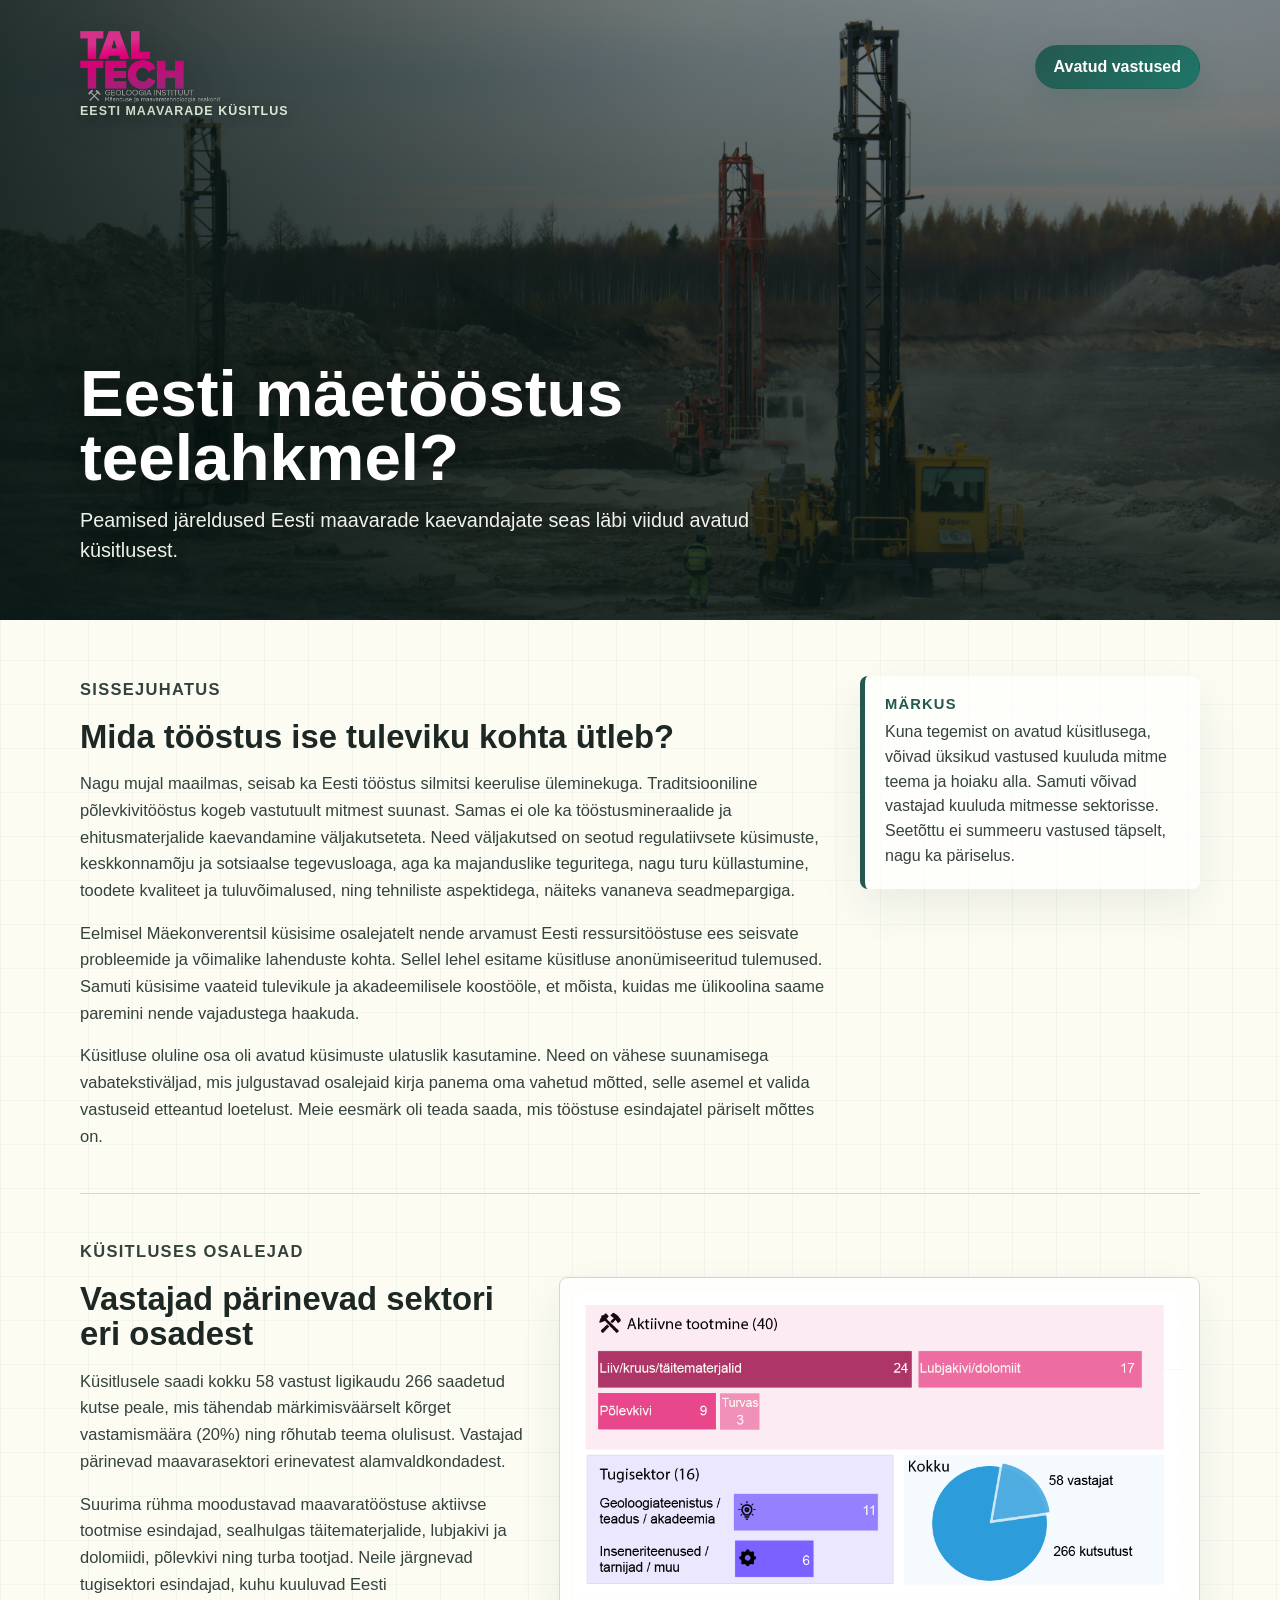
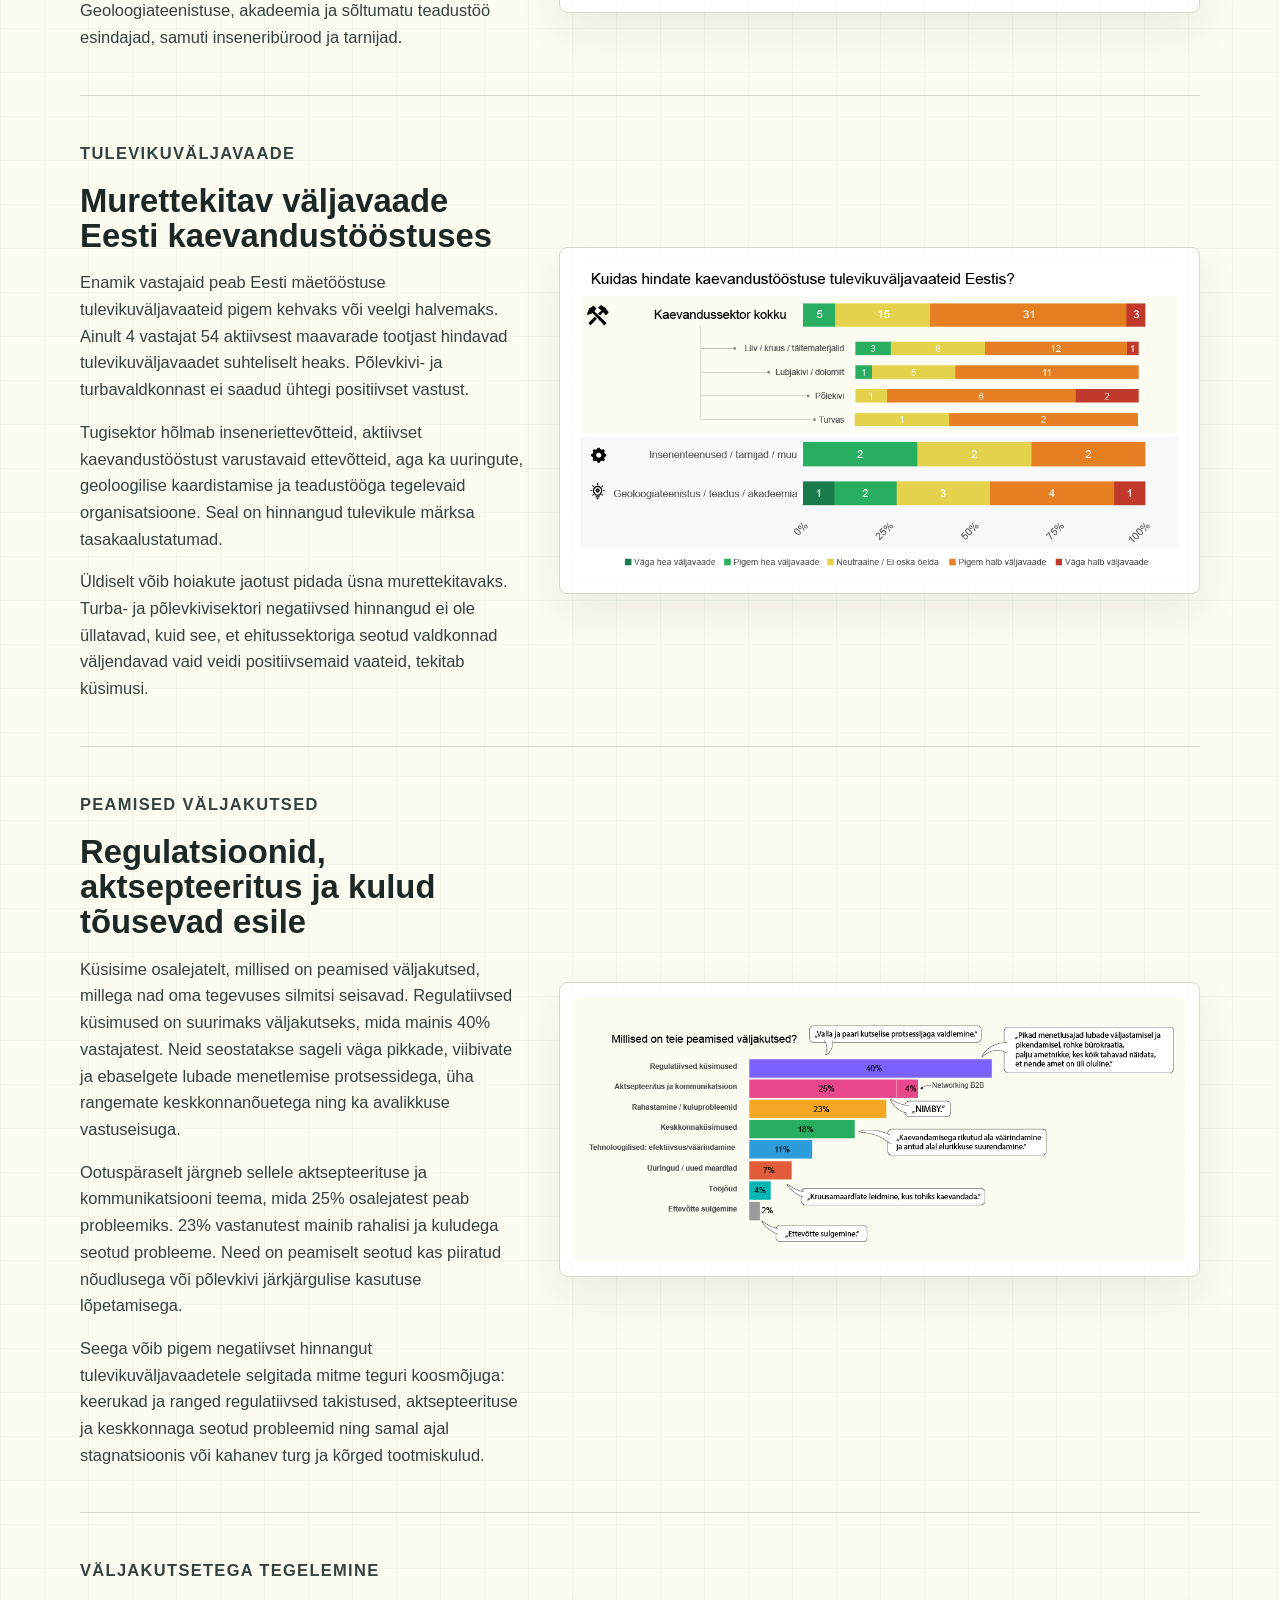
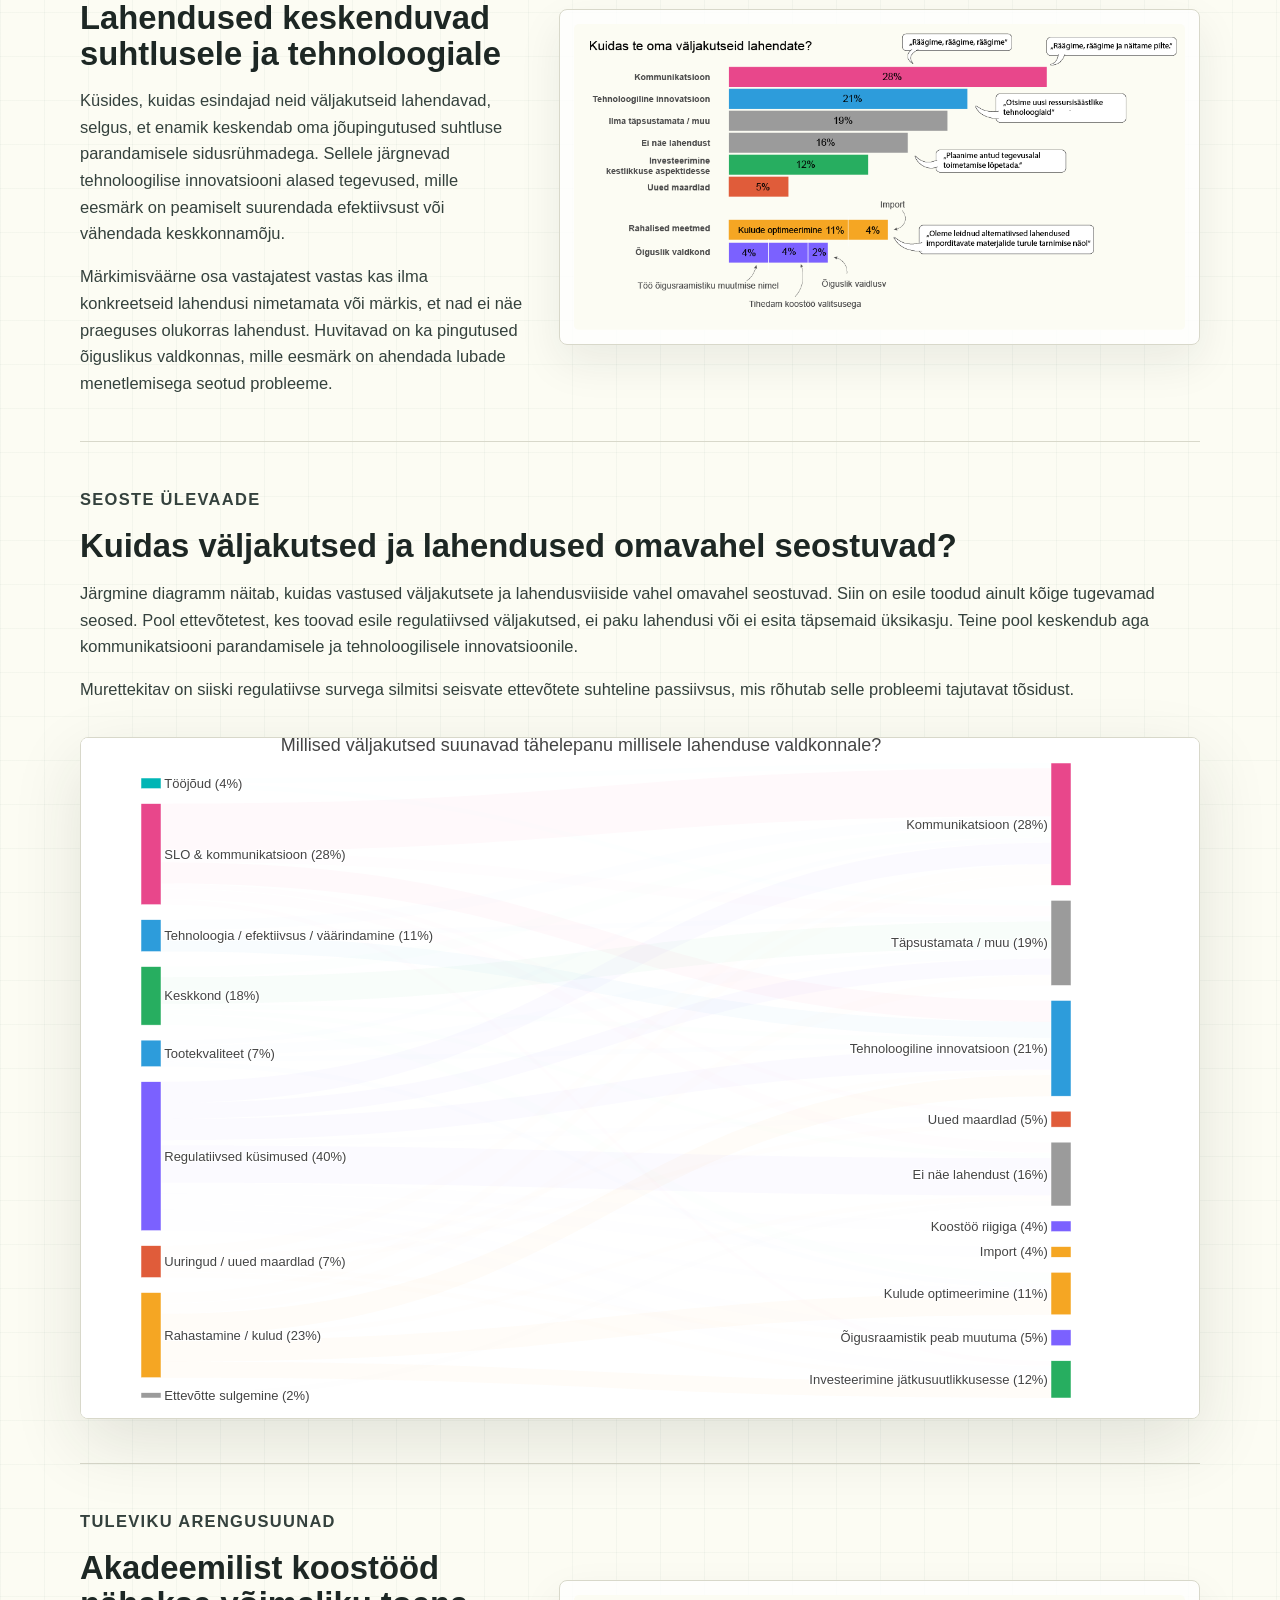
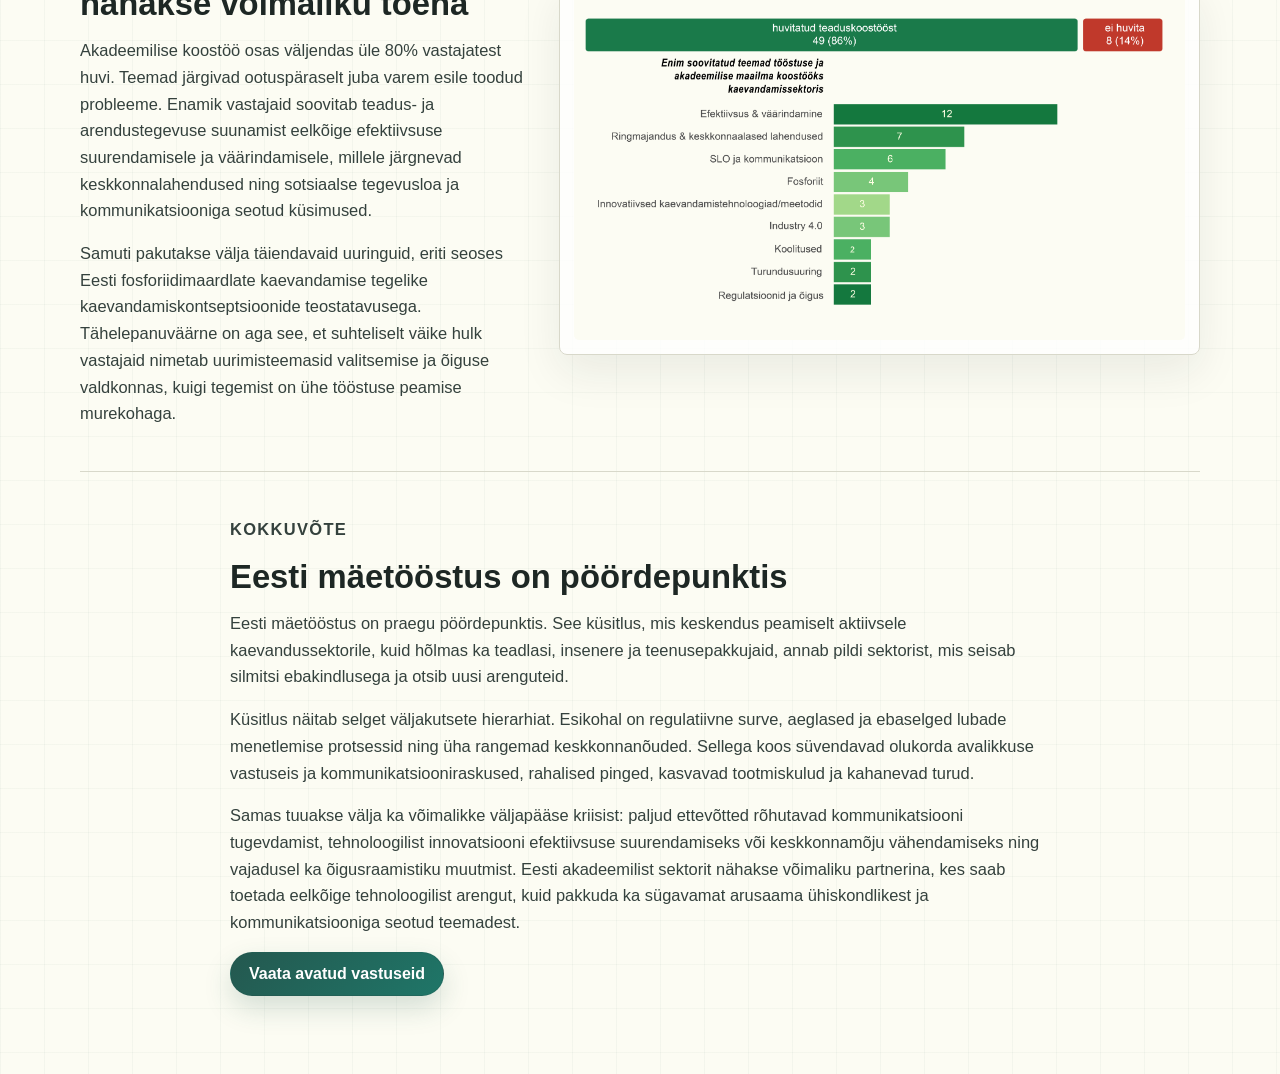
==== index.html @ 0f1fbb7d "Add files via upload initial commit" ====
<!doctype html>
<html lang="et">
  <head>
    <meta charset="utf-8">
    <meta name="viewport" content="width=device-width, initial-scale=1">
    <title>Eesti mäetööstus teelahkmel?</title>
    <link rel="stylesheet" href="styles.css">
  </head>
  <body>
    <main class="survey-page">
      <section class="survey-hero" aria-labelledby="page-title">
        <img class="survey-hero__image" src="detailed survey/title.JPG" alt="">
        <div class="survey-hero__content">
          <nav class="site-nav site-nav--hero" aria-label="Lehe navigeerimine">
            <a class="brand-mark" href="index.html" aria-label="TalTech Mäenduse osakond">
              <img src="Logo_TalTech_MO.png" alt="TalTech Mäenduse osakond">
            </a>
            <a class="nav-button nav-button--hero" href="supplements.html">Avatud vastused</a>
          </nav>
          <p class="eyebrow">Eesti maavarade küsitlus</p>
          <h1 id="page-title">Eesti mäetööstus teelahkmel?</h1>
          <p class="hero-lede">
            Peamised järeldused Eesti maavarade kaevandajate seas läbi viidud avatud küsitlusest.
          </p>
        </div>
      </section>

      <div class="survey-content">
        <section class="survey-section survey-section--lead">
          <div class="section-copy">
            <p class="section-kicker">Sissejuhatus</p>
            <h2>Mida tööstus ise tuleviku kohta ütleb?</h2>
            <p>Nagu mujal maailmas, seisab ka Eesti tööstus silmitsi keerulise üleminekuga. Traditsiooniline põlevkivitööstus kogeb vastutuult mitmest suunast. Samas ei ole ka tööstusmineraalide ja ehitusmaterjalide kaevandamine väljakutseteta. Need väljakutsed on seotud regulatiivsete küsimuste, keskkonnamõju ja sotsiaalse tegevusloaga, aga ka majanduslike teguritega, nagu turu küllastumine, toodete kvaliteet ja tuluvõimalused, ning tehniliste aspektidega, näiteks vananeva seadmepargiga.</p>
            <p>Eelmisel Mäekonverentsil küsisime osalejatelt nende arvamust Eesti ressursitööstuse ees seisvate probleemide ja võimalike lahenduste kohta. Sellel lehel esitame küsitluse anonümiseeritud tulemused. Samuti küsisime vaateid tulevikule ja akadeemilisele koostööle, et mõista, kuidas me ülikoolina saame paremini nende vajadustega haakuda.</p>
            <p>Küsitluse oluline osa oli avatud küsimuste ulatuslik kasutamine. Need on vähese suunamisega vabatekstiväljad, mis julgustavad osalejaid kirja panema oma vahetud mõtted, selle asemel et valida vastuseid etteantud loetelust. Meie eesmärk oli teada saada, mis tööstuse esindajatel päriselt mõttes on.</p>
          </div>
          <aside class="note-box">
            <strong>Märkus</strong>
            <p>Kuna tegemist on avatud küsitlusega, võivad üksikud vastused kuuluda mitme teema ja hoiaku alla. Samuti võivad vastajad kuuluda mitmesse sektorisse. Seetõttu ei summeeru vastused täpselt, nagu ka päriselus.</p>
          </aside>
        </section>

        <section class="survey-section">
          <div class="section-copy">
            <p class="section-kicker">Küsitluses osalejad</p>
            <h2>Vastajad pärinevad sektori eri osadest</h2>
            <p>Küsitlusele saadi kokku 58 vastust ligikaudu 266 saadetud kutse peale, mis tähendab märkimisväärselt kõrget vastamismäära (20%) ning rõhutab teema olulisust. Vastajad pärinevad maavarasektori erinevatest alamvaldkondadest.</p>
            <p>Suurima rühma moodustavad maavaratööstuse aktiivse tootmise esindajad, sealhulgas täitematerjalide, lubjakivi ja dolomiidi, põlevkivi ning turba tootjad. Neile järgnevad tugisektori esindajad, kuhu kuuluvad Eesti Geoloogiateenistuse, akadeemia ja sõltumatu teadustöö esindajad, samuti inseneribürood ja tarnijad.</p>
          </div>
          <figure class="survey-figure">
            <img src="detailed survey/image 1.png" alt="Küsitluses osalejate jaotus maavarasektori alamvaldkondade lõikes" loading="lazy" data-modal-image>
          </figure>
        </section>

        <section class="survey-section">
          <div class="section-copy">
            <p class="section-kicker">Tulevikuväljavaade</p>
            <h2>Murettekitav väljavaade Eesti kaevandustööstuses</h2>
            <p>Enamik vastajaid peab Eesti mäetööstuse tulevikuväljavaateid pigem kehvaks või veelgi halvemaks. Ainult 4 vastajat 54 aktiivsest maavarade tootjast hindavad tulevikuväljavaadet suhteliselt heaks. Põlevkivi- ja turbavaldkonnast ei saadud ühtegi positiivset vastust.</p>
            <p>Tugisektor hõlmab inseneriettevõtteid, aktiivset kaevandustööstust varustavaid ettevõtteid, aga ka uuringute, geoloogilise kaardistamise ja teadustööga tegelevaid organisatsioone. Seal on hinnangud tulevikule märksa tasakaalustatumad.</p>
            <p>Üldiselt võib hoiakute jaotust pidada üsna murettekitavaks. Turba- ja põlevkivisektori negatiivsed hinnangud ei ole üllatavad, kuid see, et ehitussektoriga seotud valdkonnad väljendavad vaid veidi positiivsemaid vaateid, tekitab küsimusi.</p>
          </div>
          <figure class="survey-figure">
            <img src="detailed survey/image 2.png" alt="Eesti mäetööstuse tulevikuväljavaadete hinnangud sektorite lõikes" loading="lazy" data-modal-image>
          </figure>
        </section>

        <section class="survey-section">
          <div class="section-copy">
            <p class="section-kicker">Peamised väljakutsed</p>
            <h2>Regulatsioonid, aktsepteeritus ja kulud tõusevad esile</h2>
            <p>Küsisime osalejatelt, millised on peamised väljakutsed, millega nad oma tegevuses silmitsi seisavad. Regulatiivsed küsimused on suurimaks väljakutseks, mida mainis 40% vastajatest. Neid seostatakse sageli väga pikkade, viibivate ja ebaselgete lubade menetlemise protsessidega, üha rangemate keskkonnanõuetega ning ka avalikkuse vastuseisuga.</p>
            <p>Ootuspäraselt järgneb sellele aktsepteerituse ja kommunikatsiooni teema, mida 25% osalejatest peab probleemiks. 23% vastanutest mainib rahalisi ja kuludega seotud probleeme. Need on peamiselt seotud kas piiratud nõudlusega või põlevkivi järkjärgulise kasutuse lõpetamisega.</p>
            <p>Seega võib pigem negatiivset hinnangut tulevikuväljavaadetele selgitada mitme teguri koosmõjuga: keerukad ja ranged regulatiivsed takistused, aktsepteerituse ja keskkonnaga seotud probleemid ning samal ajal stagnatsioonis või kahanev turg ja kõrged tootmiskulud.</p>
          </div>
          <figure class="survey-figure">
            <img src="detailed survey/image 3.png" alt="Eesti mäetööstuse peamiste väljakutsete jaotus avatud vastustes" loading="lazy" data-modal-image>
          </figure>
        </section>

        <section class="survey-section">
          <div class="section-copy">
            <p class="section-kicker">Väljakutsetega tegelemine</p>
            <h2>Lahendused keskenduvad suhtlusele ja tehnoloogiale</h2>
            <p>Küsides, kuidas esindajad neid väljakutseid lahendavad, selgus, et enamik keskendab oma jõupingutused suhtluse parandamisele sidusrühmadega. Sellele järgnevad tehnoloogilise innovatsiooni alased tegevused, mille eesmärk on peamiselt suurendada efektiivsust või vähendada keskkonnamõju.</p>
            <p>Märkimisväärne osa vastajatest vastas kas ilma konkreetseid lahendusi nimetamata või märkis, et nad ei näe praeguses olukorras lahendust. Huvitavad on ka pingutused õiguslikus valdkonnas, mille eesmärk on ahendada lubade menetlemisega seotud probleeme.</p>
          </div>
          <figure class="survey-figure">
            <img src="detailed survey/image 4.png" alt="Vastajate kirjeldatud tegevused väljakutsetega tegelemiseks" loading="lazy" data-modal-image>
          </figure>
        </section>

        <section class="survey-section survey-section--wide">
          <div class="section-copy">
            <p class="section-kicker">Seoste ülevaade</p>
            <h2>Kuidas väljakutsed ja lahendused omavahel seostuvad?</h2>
            <p>Järgmine diagramm näitab, kuidas vastused väljakutsete ja lahendusviiside vahel omavahel seostuvad. Siin on esile toodud ainult kõige tugevamad seosed. Pool ettevõtetest, kes toovad esile regulatiivsed väljakutsed, ei paku lahendusi või ei esita täpsemaid üksikasju. Teine pool keskendub aga kommunikatsiooni parandamisele ja tehnoloogilisele innovatsioonile.</p>
            <p>Murettekitav on siiski regulatiivse survega silmitsi seisvate ettevõtete suhteline passiivsus, mis rõhutab selle probleemi tajutavat tõsidust.</p>
          </div>
          <div class="interactive-frame">
            <iframe title="Interaktiivne seoste diagramm" src="detailed survey/image 5.html" loading="lazy"></iframe>
          </div>
        </section>

        <section class="survey-section">
          <div class="section-copy">
            <p class="section-kicker">Tuleviku arengusuunad</p>
            <h2>Akadeemilist koostööd nähakse võimaliku toena</h2>
            <p>Akadeemilise koostöö osas väljendas üle 80% vastajatest huvi. Teemad järgivad ootuspäraselt juba varem esile toodud probleeme. Enamik vastajaid soovitab teadus- ja arendustegevuse suunamist eelkõige efektiivsuse suurendamisele ja väärindamisele, millele järgnevad keskkonnalahendused ning sotsiaalse tegevusloa ja kommunikatsiooniga seotud küsimused.</p>
            <p>Samuti pakutakse välja täiendavaid uuringuid, eriti seoses Eesti fosforiidimaardlate kaevandamise tegelike kaevandamiskontseptsioonide teostatavusega. Tähelepanuväärne on aga see, et suhteliselt väike hulk vastajaid nimetab uurimisteemasid valitsemise ja õiguse valdkonnas, kuigi tegemist on ühe tööstuse peamise murekohaga.</p>
          </div>
          <figure class="survey-figure survey-figure--tall">
            <img src="detailed survey/image 6.png" alt="Tuleviku uurimis- ja koostööteemad Eesti maavarasektoris" loading="lazy" data-modal-image>
          </figure>
        </section>

        <section class="survey-section survey-summary">
          <div class="section-copy">
            <p class="section-kicker">Kokkuvõte</p>
            <h2>Eesti mäetööstus on pöördepunktis</h2>
            <p>Eesti mäetööstus on praegu pöördepunktis. See küsitlus, mis keskendus peamiselt aktiivsele kaevandussektorile, kuid hõlmas ka teadlasi, insenere ja teenusepakkujaid, annab pildi sektorist, mis seisab silmitsi ebakindlusega ja otsib uusi arenguteid.</p>
            <p>Küsitlus näitab selget väljakutsete hierarhiat. Esikohal on regulatiivne surve, aeglased ja ebaselged lubade menetlemise protsessid ning üha rangemad keskkonnanõuded. Sellega koos süvendavad olukorda avalikkuse vastuseis ja kommunikatsiooniraskused, rahalised pinged, kasvavad tootmiskulud ja kahanevad turud.</p>
            <p>Samas tuuakse välja ka võimalikke väljapääse kriisist: paljud ettevõtted rõhutavad kommunikatsiooni tugevdamist, tehnoloogilist innovatsiooni efektiivsuse suurendamiseks või keskkonnamõju vähendamiseks ning vajadusel ka õigusraamistiku muutmist. Eesti akadeemilist sektorit nähakse võimaliku partnerina, kes saab toetada eelkõige tehnoloogilist arengut, kuid pakkuda ka sügavamat arusaama ühiskondlikest ja kommunikatsiooniga seotud teemadest.</p>
            <a class="nav-button" href="supplements.html">Vaata avatud vastuseid</a>
          </div>
        </section>
      </div>
    </main>

    <div class="image-modal" id="image-modal" role="dialog" aria-modal="true" aria-label="Suurendatud joonis" hidden>
      <button class="image-modal__close" id="image-modal-close" type="button" aria-label="Sulge suurendatud joonis">Sulge</button>
      <img class="image-modal__image" id="image-modal-image" alt="">
    </div>

    <script src="main.js"></script>
  </body>
</html>
---- styles.css ----
:root {
  --bg: #fcfcf3;
  --ink: #1d2724;
  --muted: #63716c;
  --line: #d8d8ca;
  --panel: #ffffff;
  --panel-soft: #f4f6ed;
  --green: #24584f;
  --green-2: #1f7668;
  --blue: #2f5f84;
  --clay: #a75d3a;
  --shadow: 0 24px 70px rgba(29, 39, 36, 0.12);
  --turn-offset: 20px;
  --turn-rotation: -8deg;
}

* {
  box-sizing: border-box;
}

html {
  min-height: 100%;
  background: var(--bg);
}

body {
  min-height: 100%;
  margin: 0;
  color: var(--ink);
  background:
    linear-gradient(90deg, rgba(36, 88, 79, 0.04) 1px, transparent 1px),
    linear-gradient(180deg, rgba(36, 88, 79, 0.035) 1px, transparent 1px),
    var(--bg);
  background-size: 44px 44px;
  font-family: Arial, Helvetica, sans-serif;
}

button {
  font: inherit;
}

a {
  color: inherit;
}

.site-nav {
  display: flex;
  justify-content: space-between;
  align-items: center;
  gap: 16px;
}

.brand-mark {
  display: inline-flex;
  align-items: center;
  max-width: min(486px, 62vw);
  min-height: 74px;
  padding: 0;
  border: 0;
  border-radius: 0;
  background: transparent;
  filter: drop-shadow(0 10px 24px rgba(0, 0, 0, 0.28));
  text-decoration: none;
}

.brand-mark img {
  display: block;
  width: 100%;
  max-height: 72px;
  object-fit: contain;
}

.brand-mark--light {
  filter: none;
}

.brand-mark:focus-visible {
  outline: 3px solid var(--green-2);
  outline-offset: 3px;
}

.nav-button {
  display: inline-flex;
  min-height: 44px;
  align-items: center;
  justify-content: center;
  padding: 0 18px;
  border: 1px solid rgba(36, 88, 79, 0.28);
  border-radius: 999px;
  color: #ffffff;
  background: linear-gradient(135deg, var(--green), var(--green-2));
  box-shadow: 0 12px 28px rgba(36, 88, 79, 0.18);
  cursor: pointer;
  font-weight: 800;
  text-decoration: none;
  transition: transform 160ms ease, box-shadow 160ms ease;
}

.nav-button:hover,
.nav-button:focus-visible {
  outline: none;
  transform: translateY(-1px);
  box-shadow: 0 16px 34px rgba(36, 88, 79, 0.24);
}

.nav-button:active {
  transform: translateY(0);
}

.nav-button--quiet {
  color: var(--green);
  background: rgba(255, 255, 255, 0.72);
  box-shadow: none;
}

.page-shell {
  width: min(1120px, calc(100% - 32px));
  min-height: 100vh;
  margin: 0 auto;
  padding: 36px 0 42px;
  display: grid;
  gap: 22px;
}

.survey-page {
  min-height: 100vh;
}

.survey-hero {
  position: relative;
  min-height: 620px;
  overflow: hidden;
  isolation: isolate;
  color: #ffffff;
  background: #1d2724;
}

.survey-hero__image {
  position: absolute;
  inset: 0;
  z-index: -2;
  width: 100%;
  height: 100%;
  object-fit: cover;
}

.survey-hero::after {
  content: "";
  position: absolute;
  inset: 0;
  z-index: -1;
  background:
    linear-gradient(90deg, rgba(10, 25, 22, 0.82), rgba(10, 25, 22, 0.34) 54%, rgba(10, 25, 22, 0.16)),
    linear-gradient(180deg, rgba(10, 25, 22, 0.16), rgba(10, 25, 22, 0.76));
}

.survey-hero__content {
  width: min(1120px, calc(100% - 32px));
  min-height: 620px;
  margin: 0 auto;
  padding: 30px 0 54px;
  display: grid;
  grid-template-rows: auto 1fr auto auto auto;
  align-content: end;
}

.site-nav--hero {
  align-self: start;
  justify-content: space-between;
}

.survey-hero .eyebrow {
  color: #dbe9d7;
  text-shadow: 0 2px 14px rgba(0, 0, 0, 0.28);
}

.survey-hero h1 {
  max-width: 820px;
  margin: 0 0 16px;
  color: #ffffff;
  font-size: 4.1rem;
  line-height: 0.98;
  text-shadow: 0 4px 30px rgba(0, 0, 0, 0.38);
}

.hero-lede {
  max-width: 680px;
  margin: 0;
  color: #f0f2e9;
  font-size: 1.24rem;
  line-height: 1.5;
  text-shadow: 0 2px 18px rgba(0, 0, 0, 0.34);
}

.survey-content {
  width: min(1120px, calc(100% - 32px));
  margin: 0 auto;
  padding: 46px 0 60px;
}

.survey-section {
  display: grid;
  grid-template-columns: minmax(0, 0.82fr) minmax(420px, 1.18fr);
  gap: 34px;
  align-items: center;
  padding: 44px 0;
  border-top: 1px solid var(--line);
}

.survey-section:first-child {
  border-top: 0;
  padding-top: 10px;
}

.survey-section--lead {
  grid-template-columns: minmax(0, 1fr) minmax(240px, 340px);
  align-items: start;
}

.survey-section--wide {
  grid-template-columns: 1fr;
}

.survey-summary {
  grid-template-columns: minmax(0, 820px);
  justify-content: center;
  padding-bottom: 18px;
}

.section-copy h2 {
  margin: 0 0 16px;
  color: var(--ink);
  font-size: 2.05rem;
  line-height: 1.08;
  letter-spacing: 0;
}

.section-copy p {
  margin-bottom: 16px;
  color: #34413d;
  font-size: 1.03rem;
  line-height: 1.62;
}

.section-copy p:last-child {
  margin-bottom: 0;
}

.note-box {
  padding: 20px;
  border-left: 5px solid var(--green);
  border-radius: 8px;
  background: rgba(255, 255, 255, 0.72);
  box-shadow: 0 18px 44px rgba(29, 39, 36, 0.08);
}

.note-box strong {
  display: block;
  margin-bottom: 8px;
  color: var(--green);
  font-size: 0.92rem;
  text-transform: uppercase;
  letter-spacing: 0.08em;
}

.note-box p {
  margin: 0;
  color: #34413d;
  line-height: 1.55;
}

.survey-figure {
  margin: 0;
  padding: 14px;
  border: 1px solid var(--line);
  border-radius: 8px;
  background: rgba(255, 255, 255, 0.78);
  box-shadow: 0 18px 44px rgba(29, 39, 36, 0.08);
}

.survey-figure img {
  display: block;
  width: 100%;
  height: auto;
  border-radius: 5px;
  cursor: zoom-in;
}

.survey-figure img:focus-visible {
  outline: 3px solid var(--green-2);
  outline-offset: 4px;
}

.survey-figure--tall img {
  max-height: 660px;
  object-fit: contain;
}

.interactive-frame {
  overflow: hidden;
  border: 1px solid var(--line);
  border-radius: 8px;
  background: #ffffff;
  box-shadow: var(--shadow);
}

.interactive-frame iframe {
  display: block;
  width: 100%;
  height: 680px;
  border: 0;
}

.has-open-modal {
  overflow: hidden;
}

.image-modal {
  position: fixed;
  inset: 0;
  z-index: 50;
  display: grid;
  place-items: center;
  padding: 64px 18px 22px;
  background: rgba(16, 24, 22, 0.86);
  backdrop-filter: blur(7px);
}

.image-modal[hidden] {
  display: none;
}

.image-modal__image {
  max-width: min(96vw, 1280px);
  max-height: 86vh;
  width: auto;
  height: auto;
  border-radius: 8px;
  background: #ffffff;
  box-shadow: 0 24px 80px rgba(0, 0, 0, 0.45);
  object-fit: contain;
}

.image-modal__close {
  position: fixed;
  top: 18px;
  right: 18px;
  min-height: 42px;
  padding: 0 16px;
  border: 1px solid rgba(255, 255, 255, 0.42);
  border-radius: 999px;
  color: #ffffff;
  background: rgba(36, 88, 79, 0.88);
  cursor: pointer;
  font-weight: 800;
}

.image-modal__close:hover,
.image-modal__close:focus-visible {
  outline: none;
  background: var(--green-2);
}

.intro {
  display: grid;
  grid-template-columns: minmax(0, 1fr) auto;
  gap: 28px;
  align-items: end;
  padding: 12px 4px 4px;
}

.eyebrow,
.section-kicker {
  margin: 0 0 8px;
  color: var(--green);
  font-size: 0.78rem;
  font-weight: 700;
  letter-spacing: 0.08em;
  text-transform: uppercase;
}

h1,
h2,
p {
  margin-top: 0;
}

h1 {
  max-width: 780px;
  margin-bottom: 12px;
  font-size: 4.25rem;
  line-height: 0.98;
  letter-spacing: 0;
}

.lede {
  max-width: 680px;
  margin-bottom: 0;
  color: var(--muted);
  font-size: 1.06rem;
  line-height: 1.55;
}

.intro__stats {
  display: grid;
  grid-template-columns: minmax(110px, 160px) minmax(150px, 190px);
  gap: 10px;
}

.intro__stats div {
  min-height: 92px;
  padding: 18px 18px 16px;
  border: 1px solid var(--line);
  border-radius: 8px;
  background: rgba(255, 255, 255, 0.68);
}

.intro__stats span {
  display: block;
  color: var(--green);
  font-size: 1.45rem;
  font-weight: 800;
}

.intro__stats small {
  display: block;
  margin-top: 7px;
  color: var(--muted);
  line-height: 1.25;
}

.intro__hint {
  background: rgba(244, 246, 237, 0.8);
}

.intro__hint span {
  color: var(--blue);
}

.carousel {
  overflow: hidden;
  border: 1px solid var(--line);
  border-radius: 8px;
  background:
    linear-gradient(135deg, rgba(36, 88, 79, 0.08), transparent 34%),
    linear-gradient(315deg, rgba(167, 93, 58, 0.07), transparent 30%),
    rgba(255, 255, 255, 0.78);
  box-shadow: var(--shadow);
}

.carousel__topbar {
  display: flex;
  gap: 18px;
  align-items: center;
  justify-content: space-between;
  padding: 22px 22px 16px;
  border-bottom: 1px solid var(--line);
}

.carousel__topbar h2 {
  margin: 0;
  font-size: 1.2rem;
  line-height: 1.2;
}

.carousel__controls {
  display: flex;
  gap: 8px;
  align-items: center;
}

.random-button {
  min-height: 44px;
  padding: 0 16px;
  border: 1px solid rgba(36, 88, 79, 0.28);
  border-radius: 999px;
  color: #ffffff;
  background: linear-gradient(135deg, var(--green), var(--green-2));
  box-shadow: 0 12px 28px rgba(36, 88, 79, 0.18);
  cursor: pointer;
  font-weight: 800;
  transition: transform 160ms ease, box-shadow 160ms ease;
}

.random-button:hover,
.random-button:focus-visible {
  outline: none;
  transform: translateY(-1px);
  box-shadow: 0 16px 34px rgba(36, 88, 79, 0.24);
}

.random-button:active {
  transform: translateY(0);
}

.icon-button {
  width: 44px;
  height: 44px;
  border: 1px solid var(--line);
  border-radius: 50%;
  color: var(--ink);
  background: var(--bg);
  cursor: pointer;
  transition: background 160ms ease, border-color 160ms ease, transform 160ms ease;
}

.icon-button span {
  display: block;
  margin-top: -2px;
  font-size: 2rem;
  line-height: 1;
}

.icon-button:hover,
.icon-button:focus-visible {
  border-color: var(--green-2);
  background: #eef4e9;
  outline: none;
}

.icon-button:active {
  transform: scale(0.96);
}

.progress {
  height: 4px;
  background: #ececdd;
}

.progress span {
  display: block;
  width: 0;
  height: 100%;
  background: linear-gradient(90deg, var(--green), var(--blue), var(--clay));
  transition: width 240ms ease;
}

.viewport {
  position: relative;
  overflow: hidden;
  touch-action: pan-y;
  cursor: grab;
}

.viewport::before,
.viewport::after {
  content: "";
  position: absolute;
  top: 22px;
  bottom: 22px;
  z-index: 2;
  width: 34px;
  pointer-events: none;
}

.viewport::before {
  left: 0;
  background: linear-gradient(90deg, rgba(252, 252, 243, 0.9), rgba(252, 252, 243, 0));
}

.viewport::after {
  right: 0;
  background: linear-gradient(270deg, rgba(252, 252, 243, 0.9), rgba(252, 252, 243, 0));
}

.viewport:active {
  cursor: grabbing;
}

.track {
  display: flex;
  transform: translate3d(0, 0, 0);
  transition: transform 320ms cubic-bezier(0.22, 1, 0.36, 1);
  will-change: transform;
}

.track.is-dragging {
  transition: none;
  cursor: grabbing;
}

.track.is-jump {
  transition: none;
}

.slide {
  flex: 0 0 100%;
  padding: 24px;
  opacity: 0.42;
  transform: scale(0.982);
  transition: opacity 260ms ease, transform 260ms ease;
}

.slide.is-active {
  opacity: 1;
  transform: scale(1);
}

.answer-pair {
  display: grid;
  grid-template-columns: minmax(0, 0.94fr) minmax(0, 1.06fr);
  gap: 18px;
  min-height: 410px;
}

.answer-card {
  position: relative;
  display: grid;
  grid-template-rows: auto auto minmax(0, 1fr);
  gap: 14px;
  min-width: 0;
  min-height: 360px;
  padding: 24px;
  border: 1px solid var(--line);
  border-radius: 8px;
  background: var(--panel);
  box-shadow: 0 18px 40px rgba(29, 39, 36, 0.08);
  transform-origin: 50% 46%;
}

.answer-card::before {
  content: "";
  position: absolute;
  inset: 0 auto 0 0;
  width: 5px;
  border-radius: 8px 0 0 8px;
  background: var(--green);
}

.answer-card--solution {
  background: linear-gradient(180deg, #ffffff, var(--panel-soft));
}

.answer-card--solution::before {
  background: var(--blue);
}

.answer-card__label {
  color: var(--muted);
  font-size: 0.78rem;
  font-weight: 700;
  letter-spacing: 0.08em;
  text-transform: uppercase;
}

.answer-card h3 {
  margin: 0;
  color: var(--ink);
  font-size: 1.34rem;
  line-height: 1.25;
  letter-spacing: 0;
}

.answer-text {
  overflow: auto;
  max-height: 280px;
  margin: 0;
  padding-right: 8px;
  color: #283430;
  font-size: 1.08rem;
  line-height: 1.58;
  scrollbar-color: var(--line) transparent;
}

.answer-text.is-long {
  font-size: 0.98rem;
  line-height: 1.52;
}

.answer-text.is-very-long {
  font-size: 0.92rem;
  line-height: 1.48;
}

.answer-text::-webkit-scrollbar {
  width: 8px;
}

.answer-text::-webkit-scrollbar-thumb {
  border-radius: 999px;
  background: var(--line);
}

.carousel__footer {
  display: grid;
  grid-template-columns: auto minmax(0, 1fr);
  gap: 20px;
  align-items: center;
  padding: 16px 22px 20px;
  border-top: 1px solid var(--line);
}

.counter {
  margin: 0;
  color: var(--green);
  font-weight: 800;
}

.ticks {
  display: grid;
  grid-template-columns: repeat(49, minmax(5px, 1fr));
  gap: 4px;
  align-items: center;
}

.tick {
  width: 100%;
  min-width: 5px;
  height: 8px;
  padding: 0;
  border: 0;
  border-radius: 999px;
  background: #d9ddcf;
  cursor: pointer;
}

.tick[aria-current="true"] {
  background: var(--green);
}

.carousel.is-turning .slide.is-active .answer-card {
  animation: answer-turnover 500ms cubic-bezier(0.2, 0.8, 0.2, 1) both;
}

.carousel.is-turning .slide.is-active .answer-card--solution {
  animation-delay: 70ms;
}

@keyframes answer-turnover {
  0% {
    opacity: 0.42;
    transform:
      translateX(var(--turn-offset))
      rotateY(var(--turn-rotation))
      translateY(10px);
  }

  55% {
    opacity: 1;
  }

  100% {
    opacity: 1;
    transform: translateX(0) rotateY(0) translateY(0);
  }
}

@media (max-width: 780px) {
  .page-shell {
    width: min(100% - 22px, 640px);
    padding: 24px 0 28px;
    gap: 18px;
  }

  .site-nav {
    justify-content: space-between;
  }

  .brand-mark {
    max-width: min(390px, 62vw);
    min-height: 74px;
  }

  .brand-mark img {
    max-height: 59px;
  }

  .survey-hero {
    min-height: 560px;
  }

  .survey-hero__content {
    width: min(100% - 22px, 640px);
    min-height: 560px;
    padding: 22px 0 38px;
  }

  .site-nav--hero {
    justify-content: space-between;
  }

  .survey-hero h1 {
    font-size: 2.65rem;
    line-height: 1.02;
  }

  .hero-lede {
    font-size: 1.06rem;
  }

  .survey-content {
    width: min(100% - 22px, 640px);
    padding: 30px 0 42px;
  }

  .survey-section,
  .survey-section--lead {
    grid-template-columns: 1fr;
    gap: 22px;
    padding: 34px 0;
  }

  .section-copy h2 {
    font-size: 1.58rem;
  }

  .section-copy p {
    font-size: 0.98rem;
  }

  .interactive-frame iframe {
    height: 560px;
  }

  .intro {
    grid-template-columns: 1fr;
    gap: 18px;
  }

  h1 {
    font-size: 2.22rem;
    line-height: 1.03;
  }

  .intro__stats {
    grid-template-columns: minmax(110px, 160px) minmax(150px, 190px);
  }

  .intro__stats div {
    min-height: 82px;
    padding: 14px;
  }

  .carousel__topbar {
    align-items: flex-start;
    padding: 18px 16px 14px;
  }

  .carousel__controls {
    flex-wrap: wrap;
    justify-content: flex-end;
  }

  .random-button {
    min-height: 40px;
    padding: 0 13px;
    font-size: 0.92rem;
  }

  .slide {
    padding: 16px;
  }

  .answer-pair {
    grid-template-columns: 1fr;
    min-height: 0;
  }

  .answer-card {
    min-height: 250px;
    padding: 20px;
  }

  .answer-text {
    max-height: 245px;
    font-size: 1rem;
  }

  .answer-text.is-long,
  .answer-text.is-very-long {
    font-size: 0.95rem;
  }

  .carousel__footer {
    grid-template-columns: 1fr;
    gap: 12px;
    padding: 14px 16px 18px;
  }

  .ticks {
    grid-template-columns: repeat(25, minmax(6px, 1fr));
  }
}

@media (max-width: 420px) {
  .page-shell {
    width: calc(100% - 16px);
  }

  .nav-button {
    min-height: 40px;
    padding: 0 14px;
    font-size: 0.92rem;
  }

  .site-nav {
    gap: 10px;
  }

  .brand-mark {
    max-width: 275px;
    min-height: 66px;
  }

  .brand-mark img {
    max-height: 50px;
  }

  .survey-hero {
    min-height: 520px;
  }

  .survey-hero__content,
  .survey-content {
    width: calc(100% - 16px);
  }

  .survey-hero__content {
    min-height: 520px;
  }

  .survey-hero h1 {
    font-size: 2.12rem;
  }

  .survey-section {
    padding: 28px 0;
  }

  .survey-figure {
    padding: 8px;
  }

  .interactive-frame iframe {
    height: 500px;
  }

  h1 {
    font-size: 1.9rem;
  }

  .lede {
    font-size: 0.98rem;
  }

  .intro__stats {
    grid-template-columns: 1fr 1fr;
    gap: 8px;
  }

  .answer-card h3 {
    font-size: 1.12rem;
  }

  .answer-card {
    padding: 18px;
  }

  .icon-button {
    width: 40px;
    height: 40px;
  }
}

@media (prefers-reduced-motion: reduce) {
  .track,
  .slide,
  .progress span,
  .icon-button,
  .random-button,
  .nav-button {
    transition: none;
  }

  .carousel.is-turning .slide.is-active .answer-card {
    animation: none;
  }
}
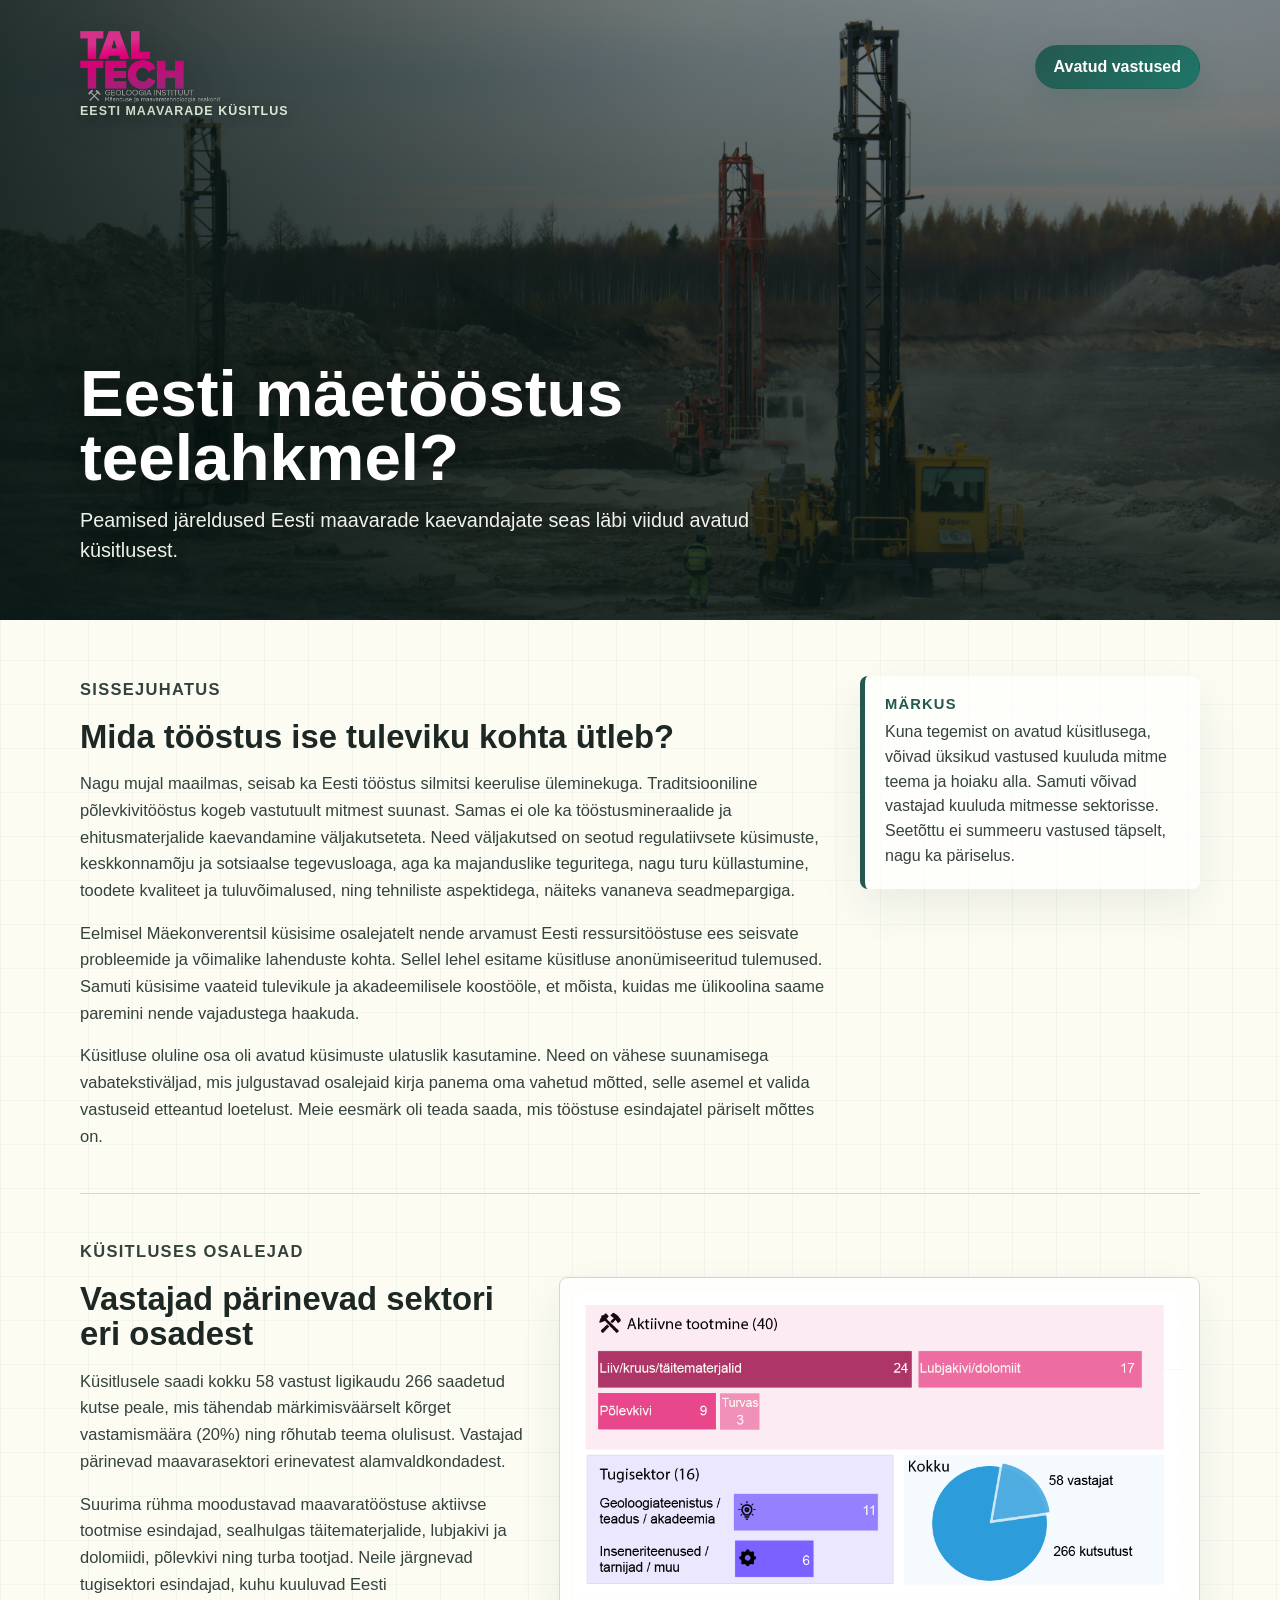
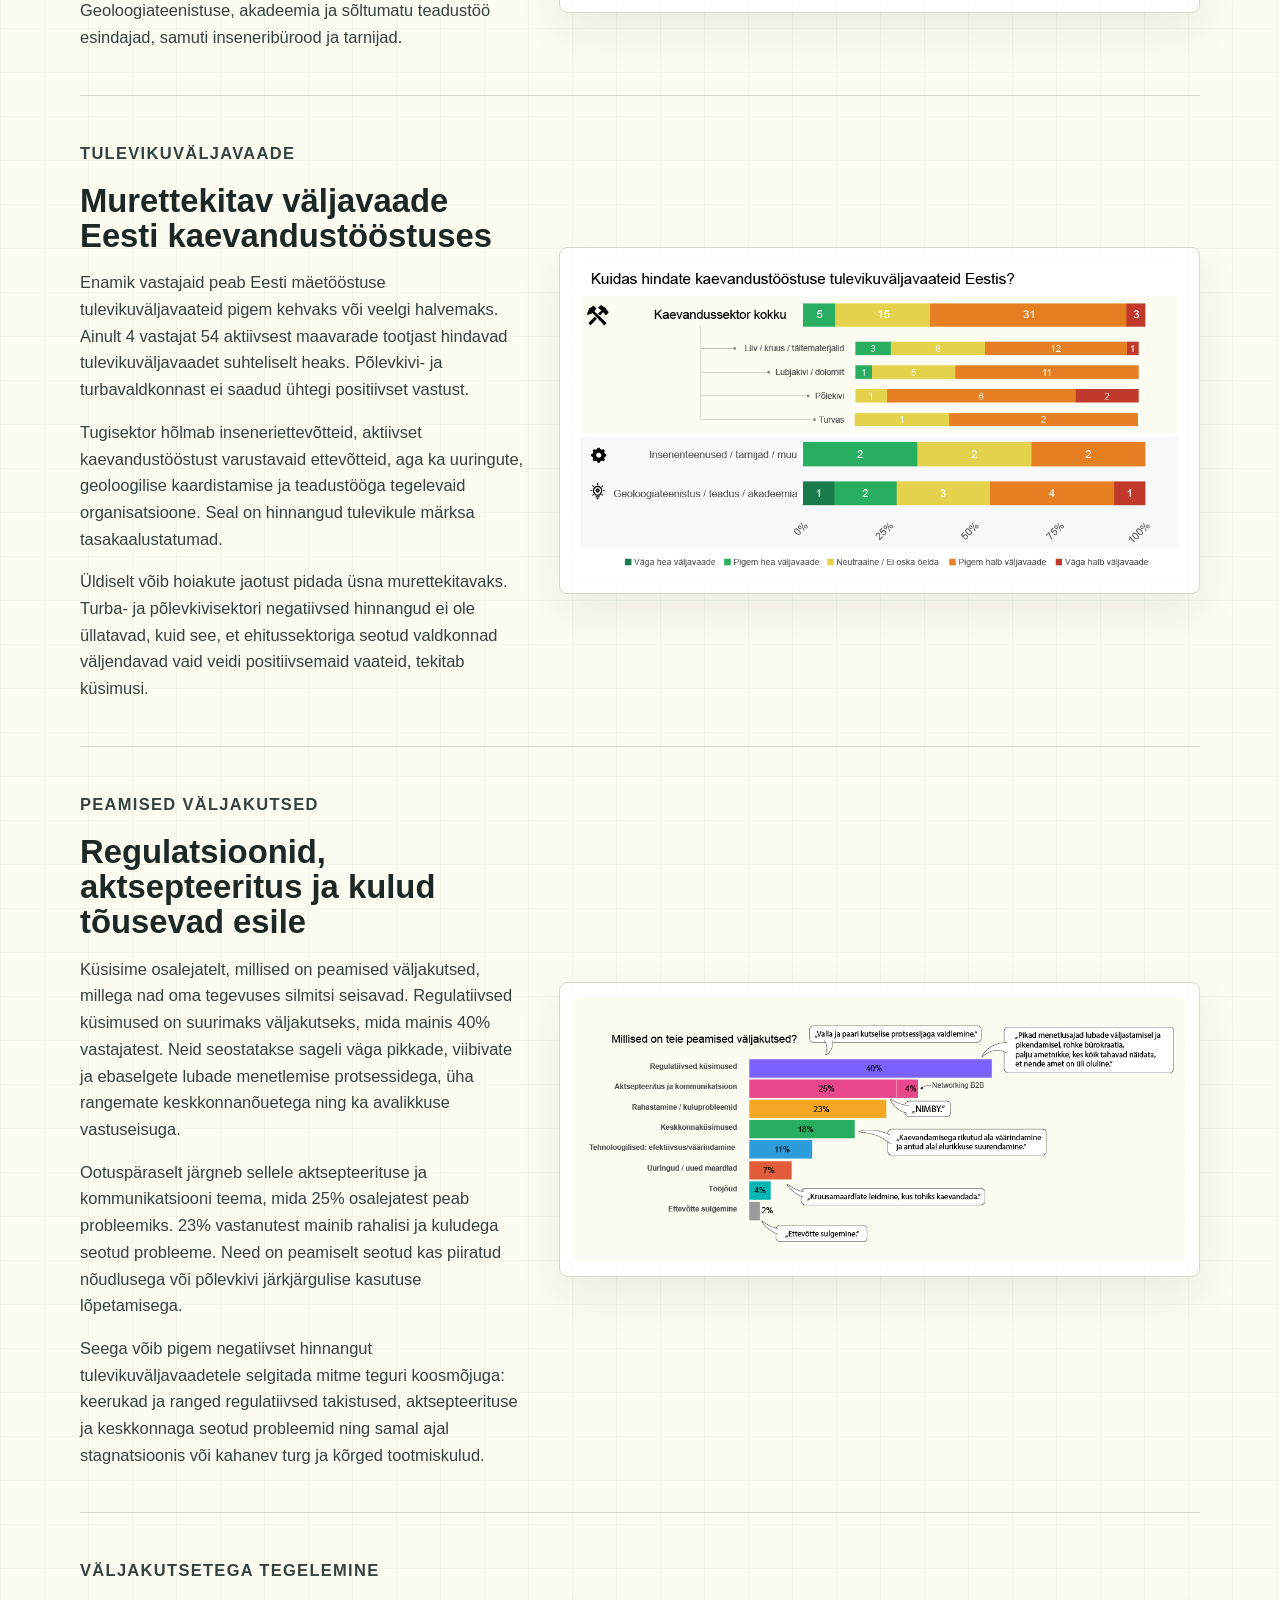
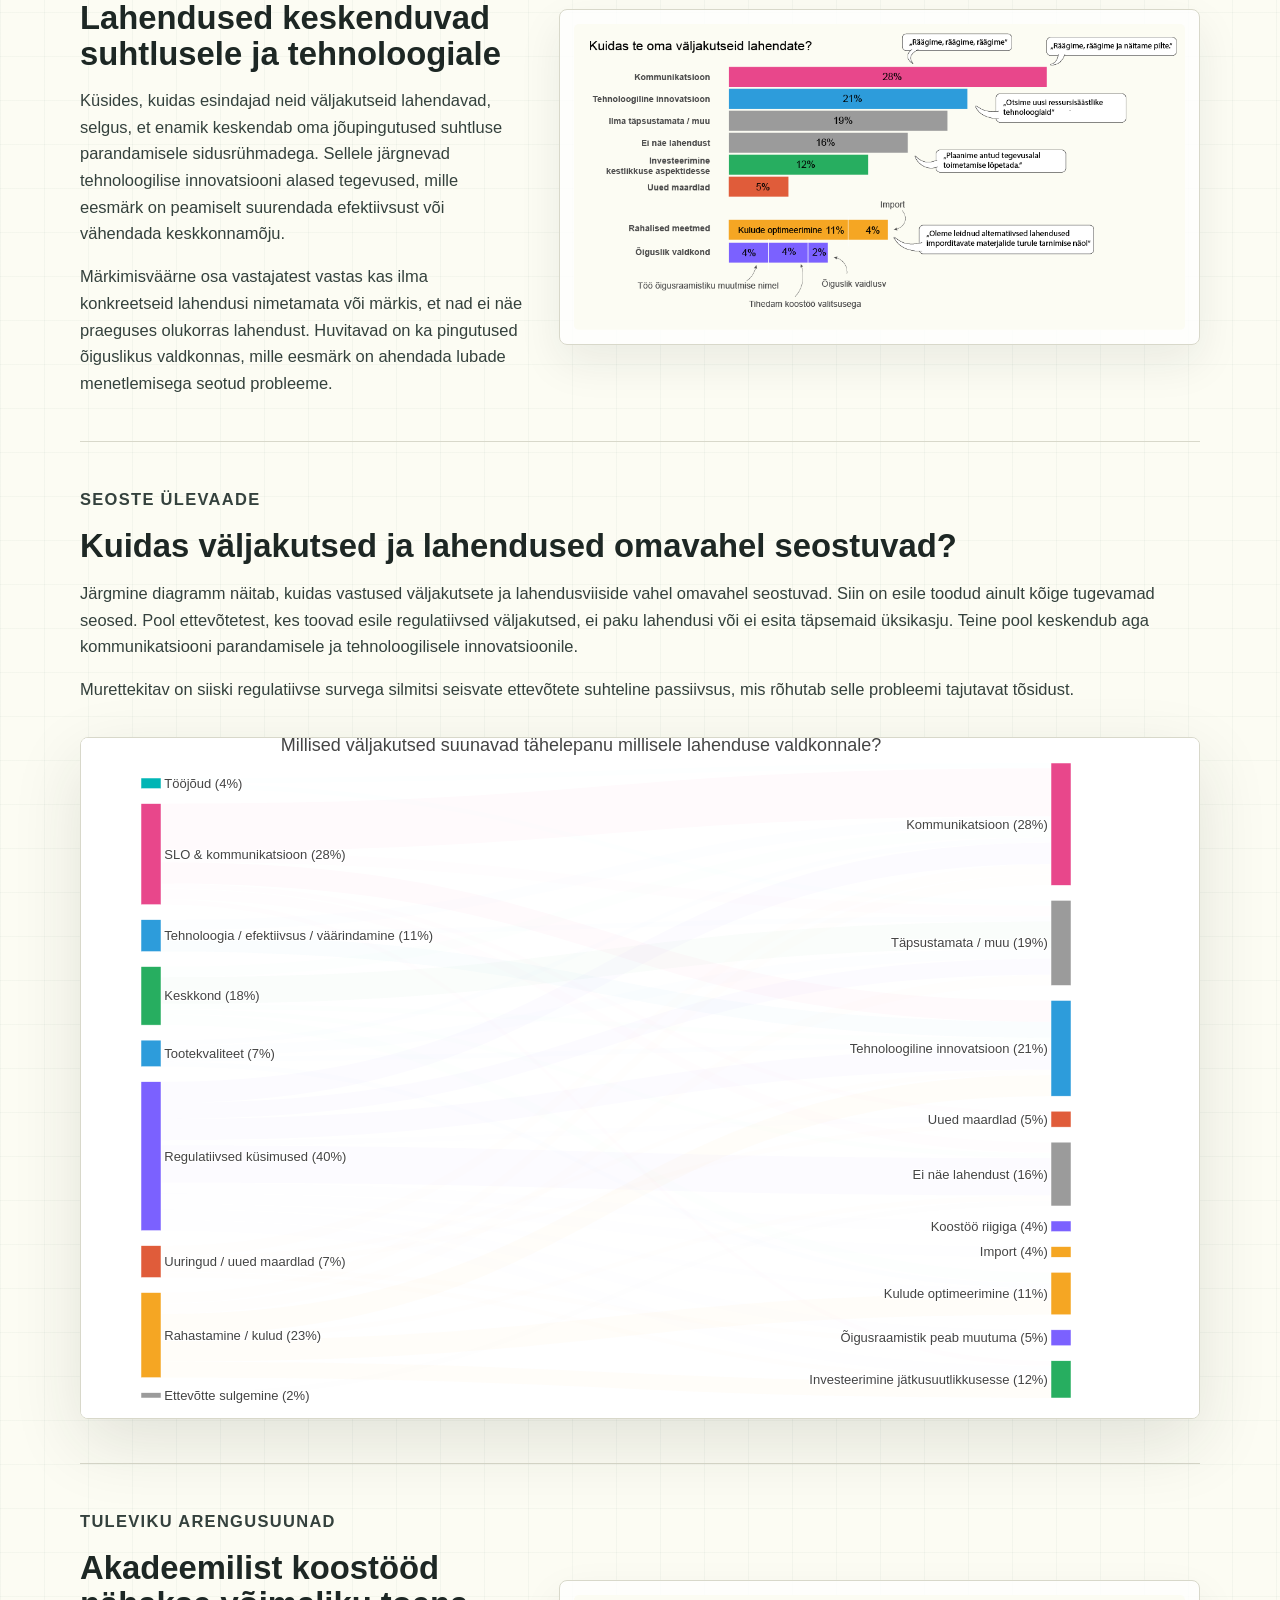
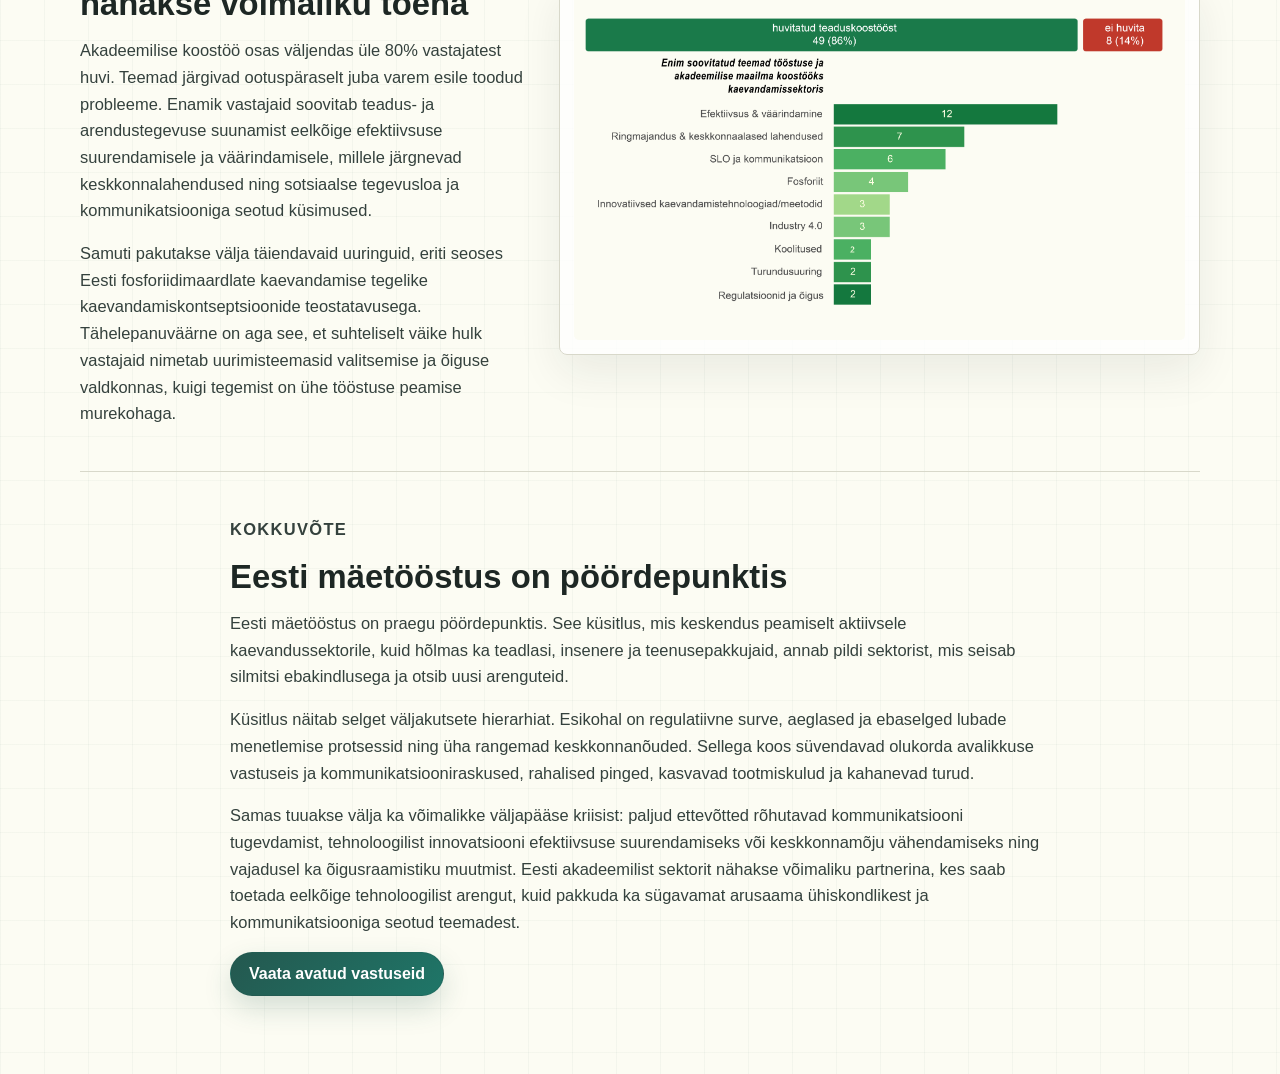
==== commit c160df19: "Add hyperlink to TalTech logo pointing to department page Agent-Logs-Url: https://github.com/geocoll" ====
--- a/index.html
+++ b/index.html
@@ -12,7 +12,7 @@
         <img class="survey-hero__image" src="detailed survey/title.JPG" alt="">
         <div class="survey-hero__content">
           <nav class="site-nav site-nav--hero" aria-label="Lehe navigeerimine">
-            <a class="brand-mark" href="index.html" aria-label="TalTech Mäenduse osakond">
+            <a class="brand-mark" href="https://taltech.ee/geoloogia-instituut/maenduse-ja-maavaratehnoloogia-osakond" target="_blank" rel="noopener noreferrer" aria-label="TalTech Mäenduse osakond">
               <img src="Logo_TalTech_MO.png" alt="TalTech Mäenduse osakond">
             </a>
             <a class="nav-button nav-button--hero" href="supplements.html">Avatud vastused</a>
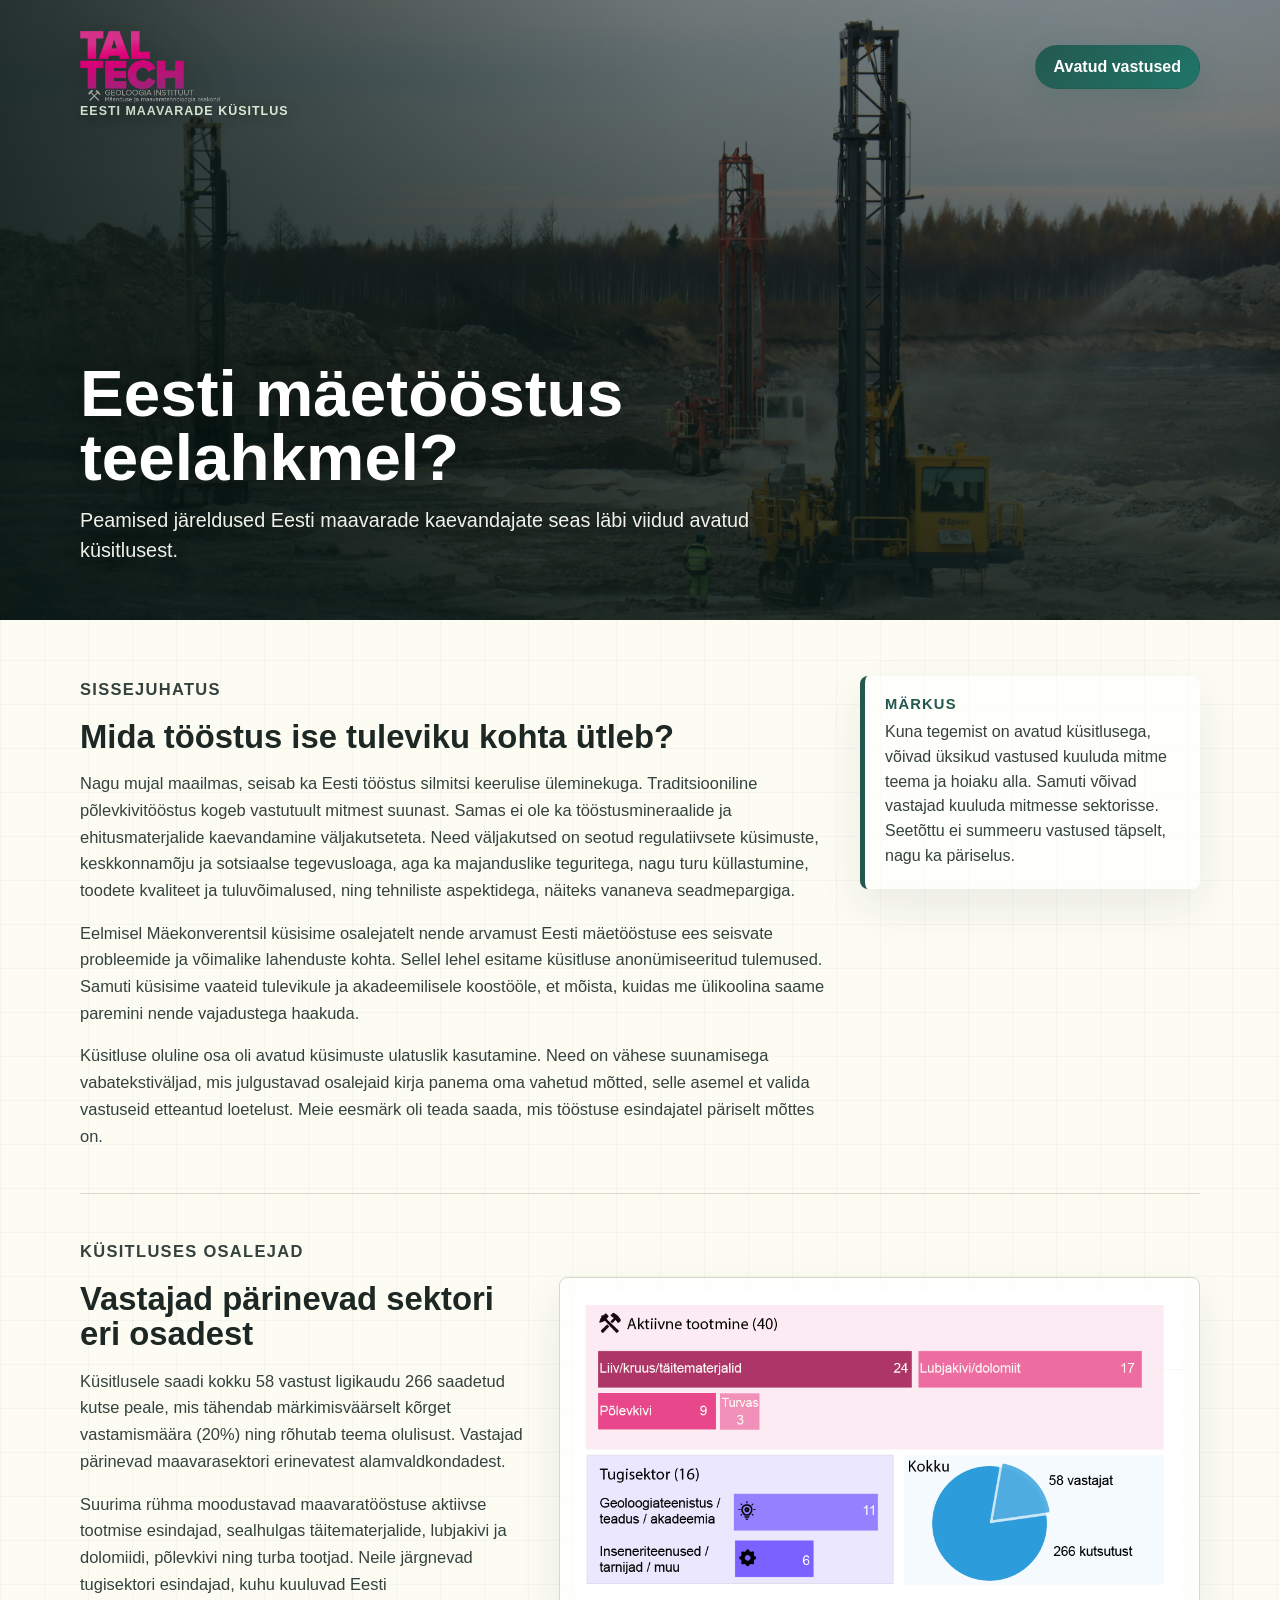
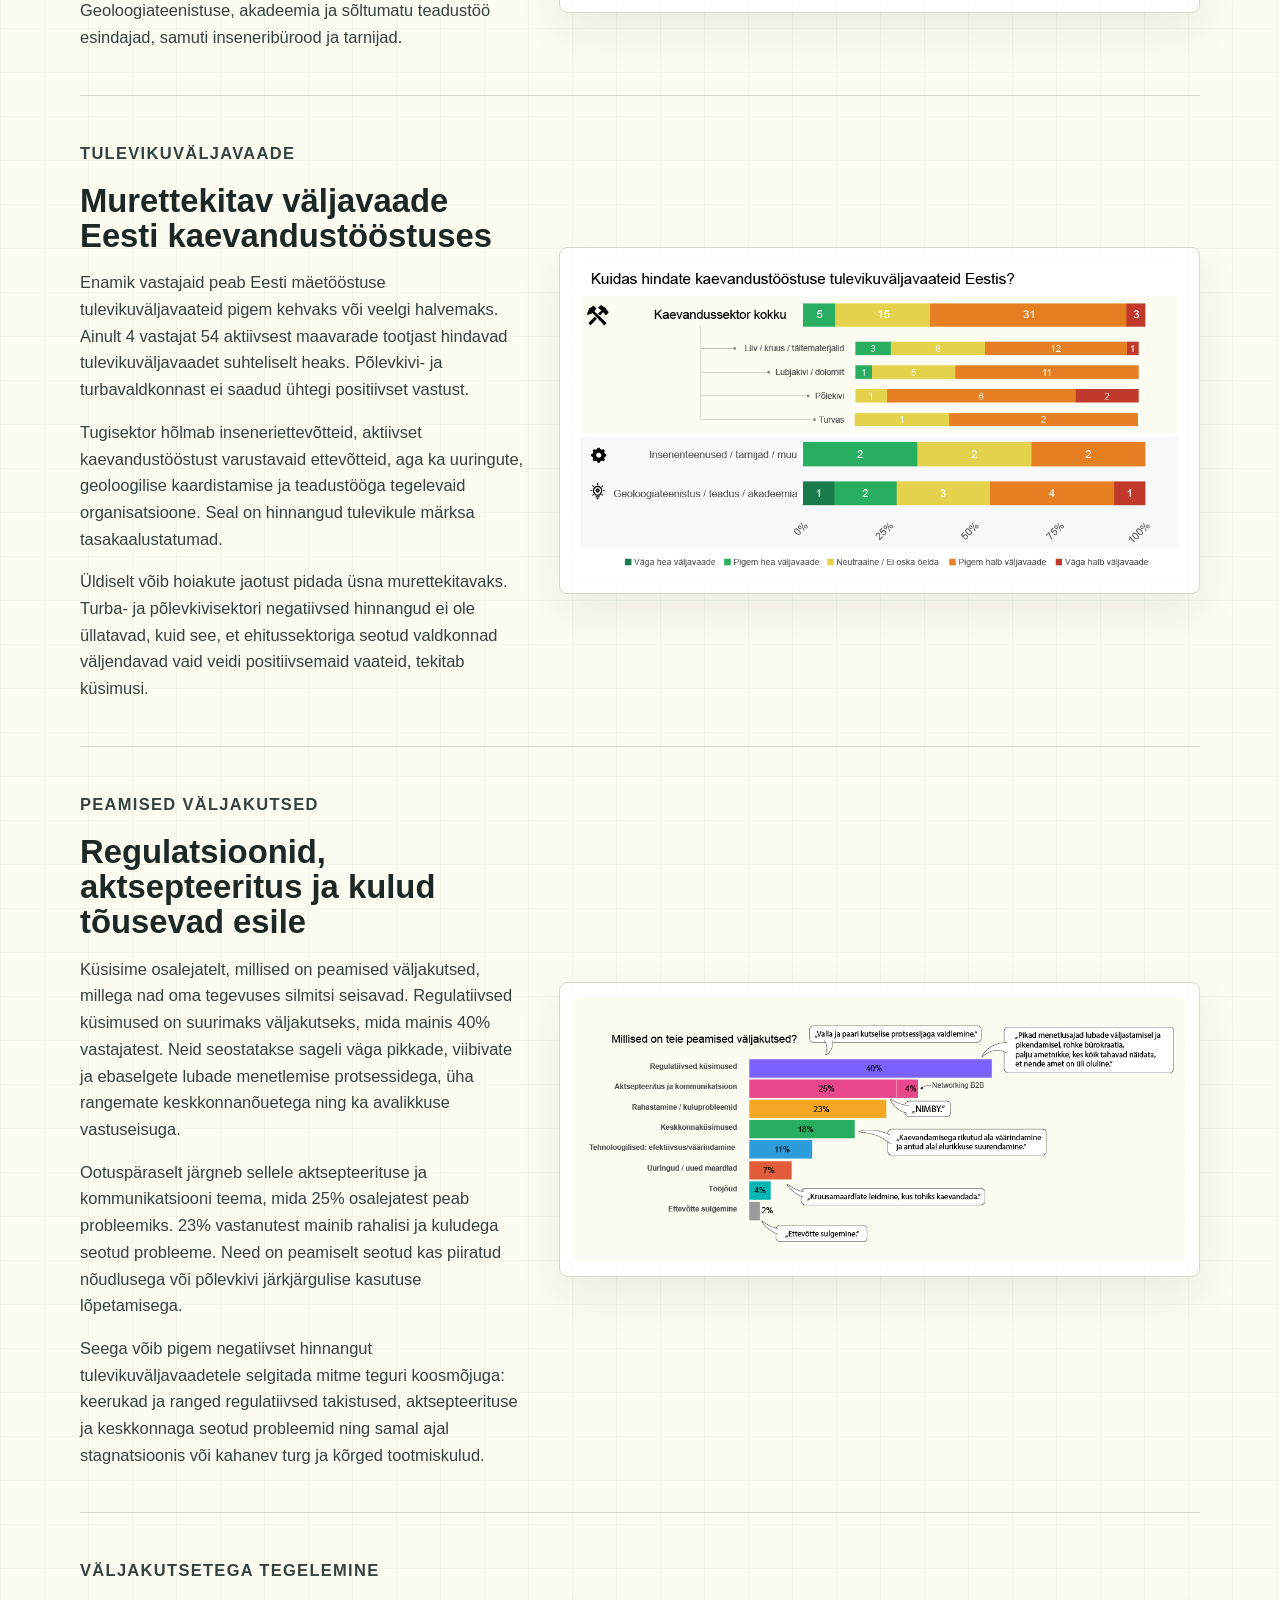
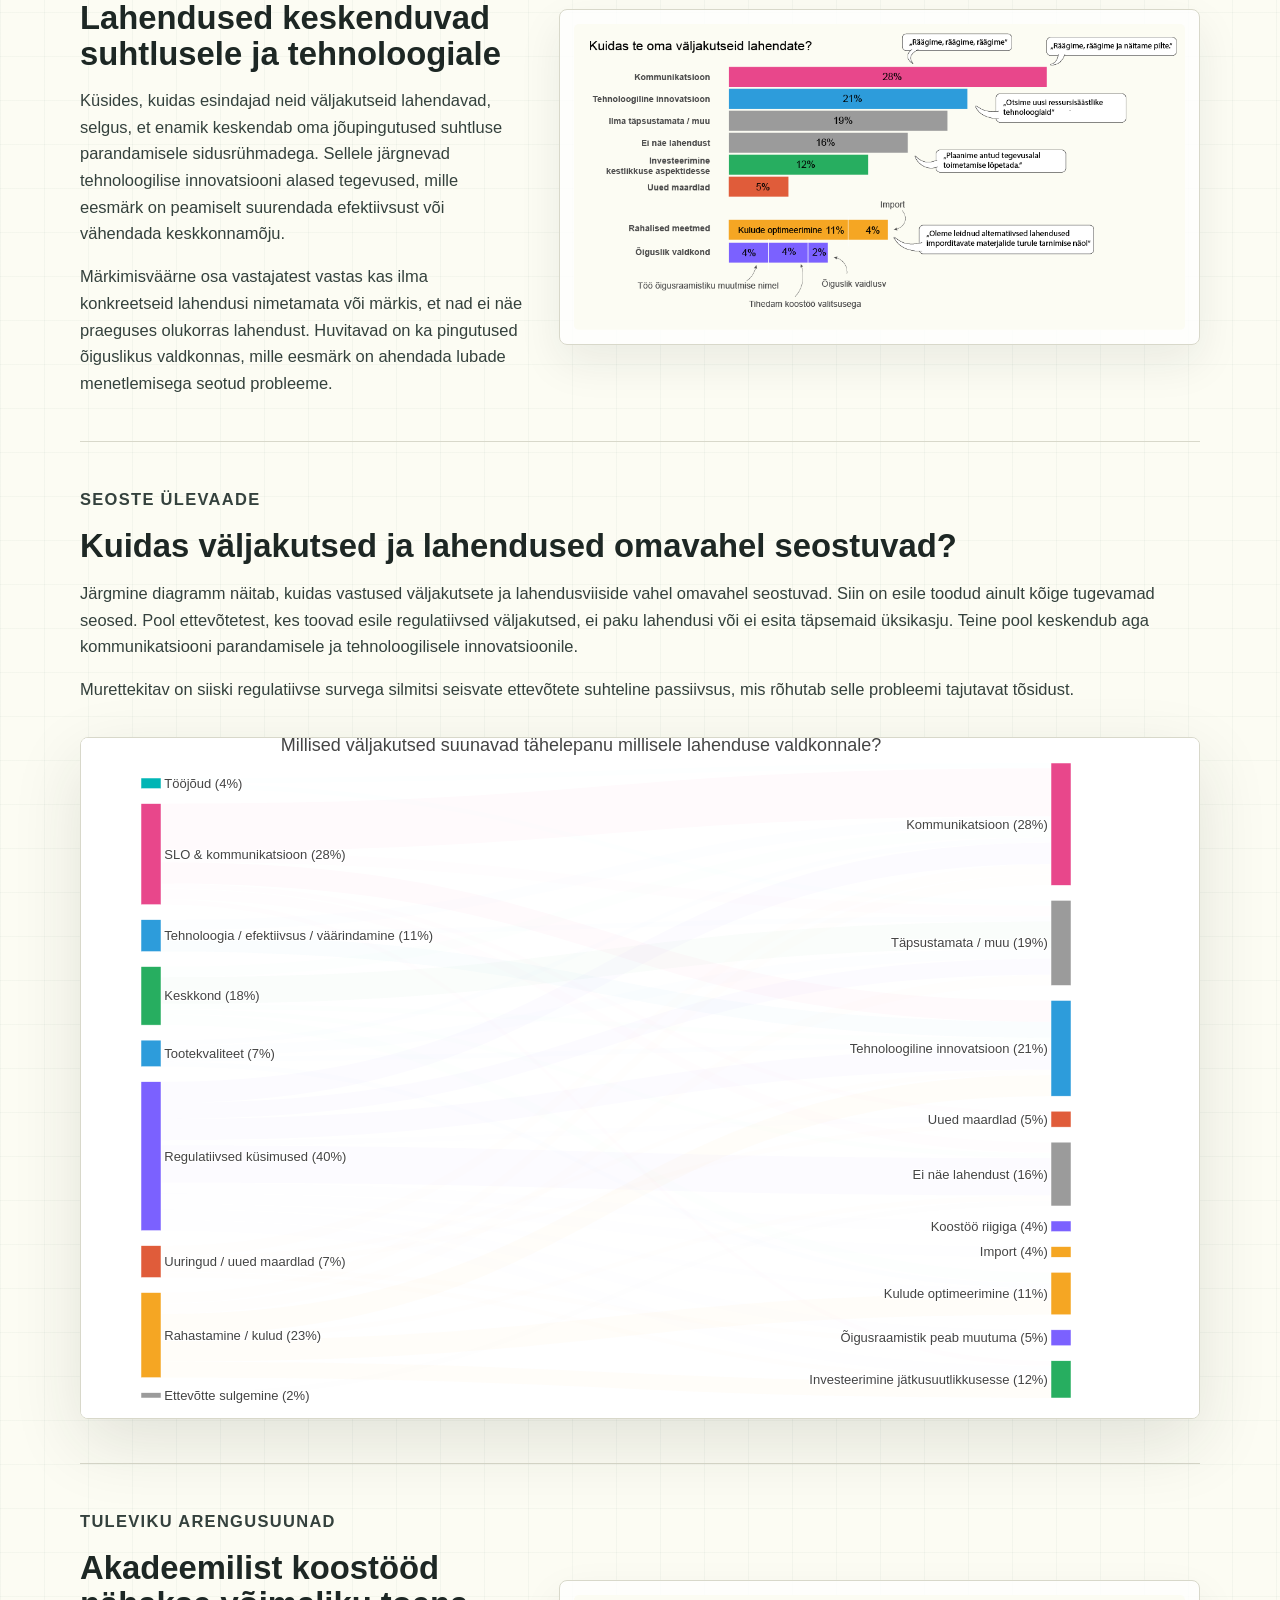
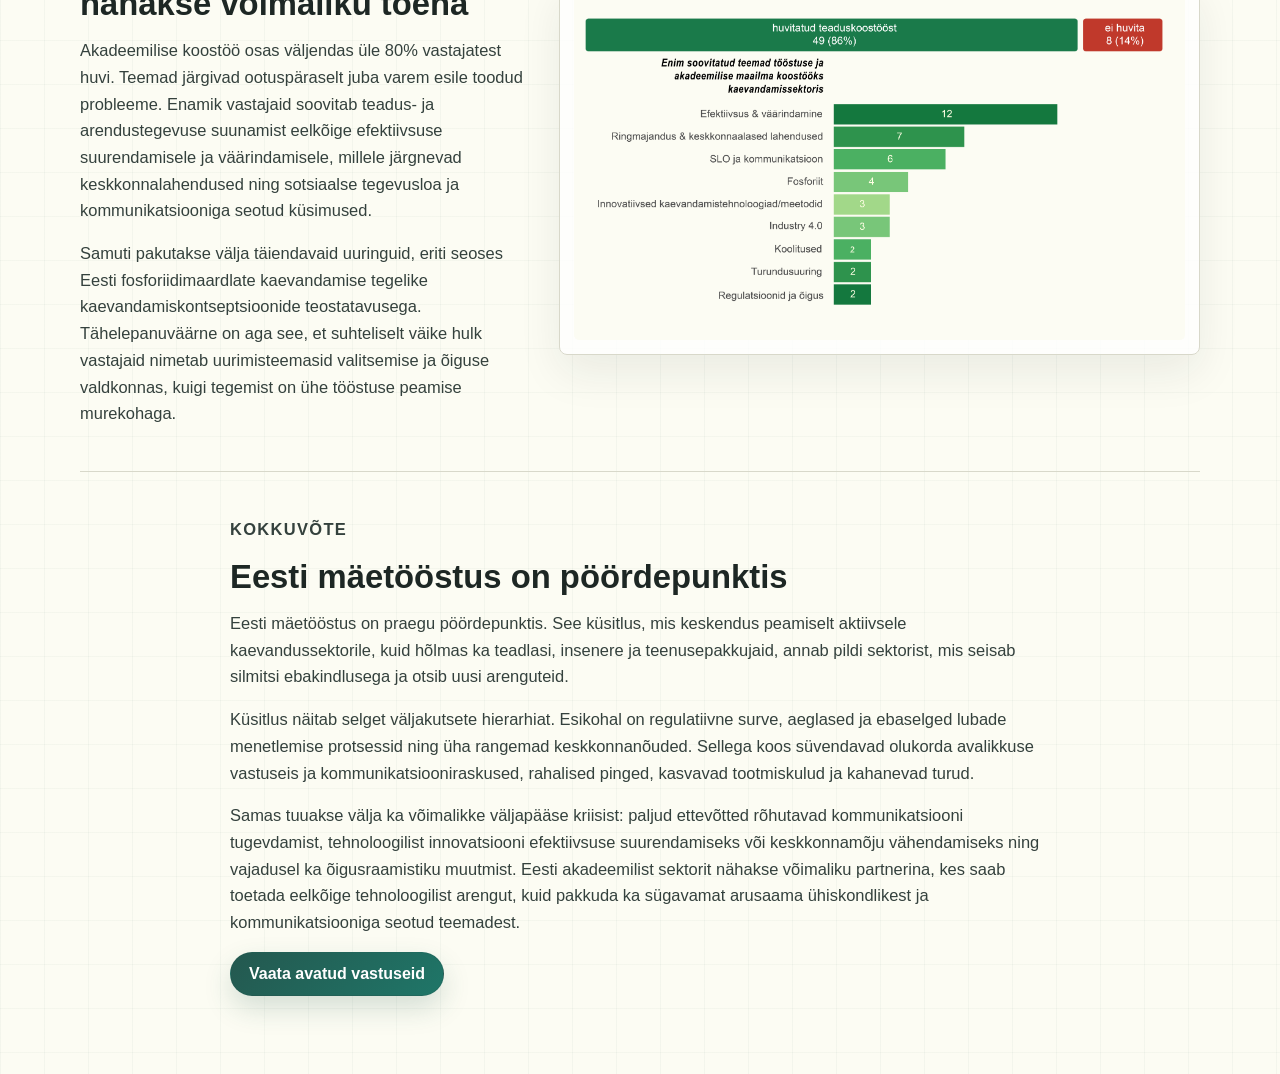
==== commit 20bf579b: "Update text regarding Eesti mäetööstus" ====
--- a/index.html
+++ b/index.html
@@ -31,7 +31,7 @@
             <p class="section-kicker">Sissejuhatus</p>
             <h2>Mida tööstus ise tuleviku kohta ütleb?</h2>
             <p>Nagu mujal maailmas, seisab ka Eesti tööstus silmitsi keerulise üleminekuga. Traditsiooniline põlevkivitööstus kogeb vastutuult mitmest suunast. Samas ei ole ka tööstusmineraalide ja ehitusmaterjalide kaevandamine väljakutseteta. Need väljakutsed on seotud regulatiivsete küsimuste, keskkonnamõju ja sotsiaalse tegevusloaga, aga ka majanduslike teguritega, nagu turu küllastumine, toodete kvaliteet ja tuluvõimalused, ning tehniliste aspektidega, näiteks vananeva seadmepargiga.</p>
-            <p>Eelmisel Mäekonverentsil küsisime osalejatelt nende arvamust Eesti ressursitööstuse ees seisvate probleemide ja võimalike lahenduste kohta. Sellel lehel esitame küsitluse anonümiseeritud tulemused. Samuti küsisime vaateid tulevikule ja akadeemilisele koostööle, et mõista, kuidas me ülikoolina saame paremini nende vajadustega haakuda.</p>
+            <p>Eelmisel Mäekonverentsil küsisime osalejatelt nende arvamust Eesti mäetööstuse ees seisvate probleemide ja võimalike lahenduste kohta. Sellel lehel esitame küsitluse anonümiseeritud tulemused. Samuti küsisime vaateid tulevikule ja akadeemilisele koostööle, et mõista, kuidas me ülikoolina saame paremini nende vajadustega haakuda.</p>
             <p>Küsitluse oluline osa oli avatud küsimuste ulatuslik kasutamine. Need on vähese suunamisega vabatekstiväljad, mis julgustavad osalejaid kirja panema oma vahetud mõtted, selle asemel et valida vastuseid etteantud loetelust. Meie eesmärk oli teada saada, mis tööstuse esindajatel päriselt mõttes on.</p>
           </div>
           <aside class="note-box">
